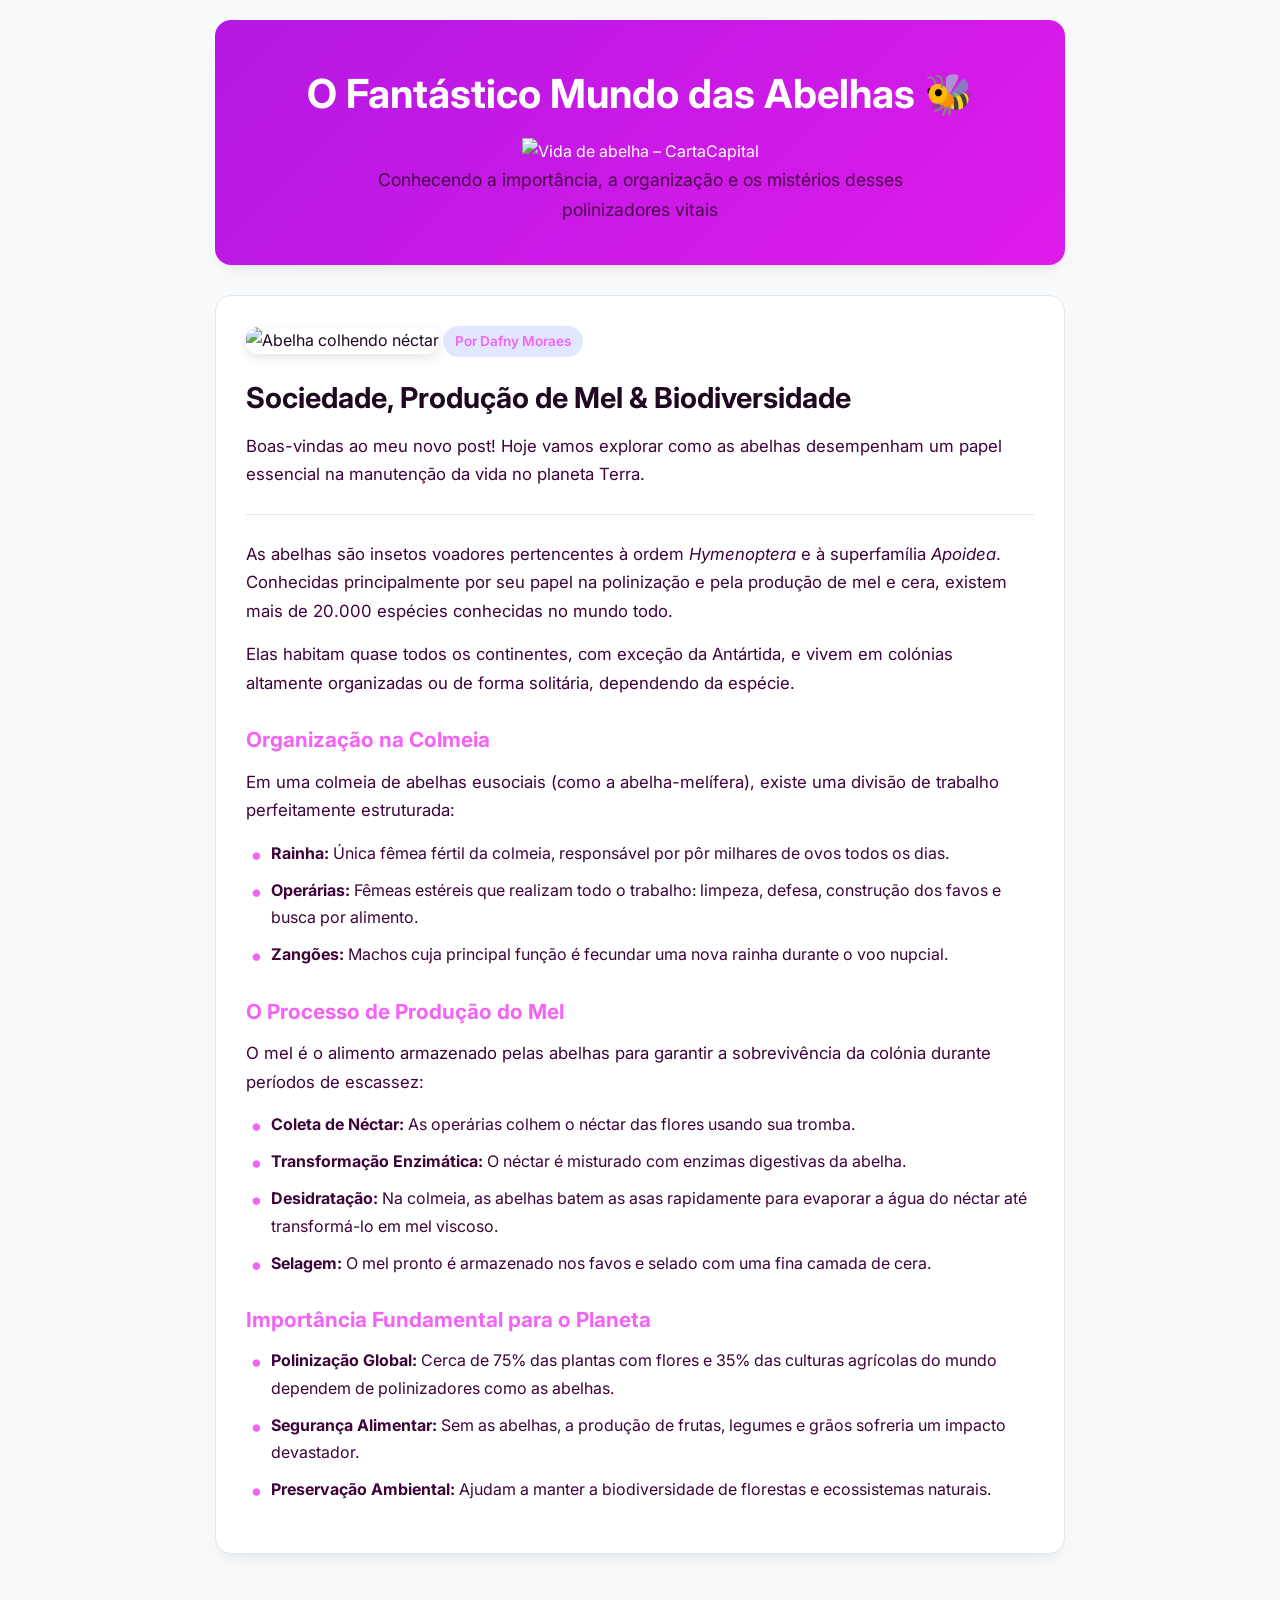
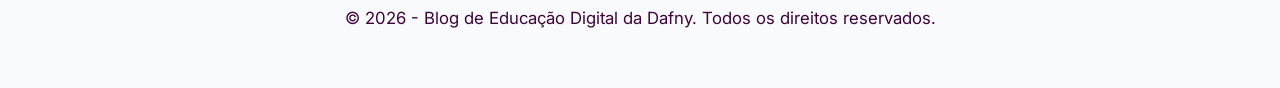
==== abelhas.html @ ffef77d7 "ok" ====
<!DOCTYPE html>
<html lang="pt-br">
<head>
    <meta charset="UTF-8">
    <meta name="viewport" content="width=device-width, initial-scale=1.0">
    <title>Mundo das Abelhas | Blog Tech</title>
    <link rel="preconnect" href="https://fonts.googleapis.com">
    <link rel="preconnect" href="https://fonts.gstatic.com" crossorigin>
    <link href="https://fonts.googleapis.com/css2?family=Inter:wght@300;400;600;700&display=swap" rel="stylesheet">
    <link rel="stylesheet" href="style.css">
</head>
<body>

    <div class="container">
        <header>
            <h1>O Fantástico Mundo das Abelhas 🐝</h1>
            <img src="https://www.cartacapital.com.br/wp-content/uploads/2019/06/abelhas.jpg" alt="Vida de abelha – CartaCapital"/>
            <p>Conhecendo a importância, a organização e os mistérios desses polinizadores vitais</p>
        </header>

        <main>
            <article class="hero-card">
                <img src="abelha.jpg" alt="Abelha colhendo néctar" class="hero-image">
                
                <span class="post-author">Por Dafny Moraes</span>
                <h2>Sociedade, Produção de Mel & Biodiversidade</h2>
                
                <p>Boas-vindas ao meu novo post! Hoje vamos explorar como as abelhas desempenham um papel essencial na manutenção da vida no planeta Terra.</p>

                <hr class="divider">

                <p>As abelhas são insetos voadores pertencentes à ordem <em>Hymenoptera</em> e à superfamília <em>Apoidea</em>. Conhecidas principalmente por seu papel na polinização e pela produção de mel e cera, existem mais de 20.000 espécies conhecidas no mundo todo.</p>
                
                <p>Elas habitam quase todos os continentes, com exceção da Antártida, e vivem em colónias altamente organizadas ou de forma solitária, dependendo da espécie.</p>

                <h3>Organização na Colmeia</h3>
                <p>Em uma colmeia de abelhas eusociais (como a abelha-melífera), existe uma divisão de trabalho perfeitamente estruturada:</p>
                <ul>
                    <li><strong>Rainha:</strong> Única fêmea fértil da colmeia, responsável por pôr milhares de ovos todos os dias.</li>
                    <li><strong>Operárias:</strong> Fêmeas estéreis que realizam todo o trabalho: limpeza, defesa, construção dos favos e busca por alimento.</li>
                    <li><strong>Zangões:</strong> Machos cuja principal função é fecundar uma nova rainha durante o voo nupcial.</li>
                </ul>

                <h3>O Processo de Produção do Mel</h3>
                <p>O mel é o alimento armazenado pelas abelhas para garantir a sobrevivência da colónia durante períodos de escassez:</p>
                <ul>
                    <li><strong>Coleta de Néctar:</strong> As operárias colhem o néctar das flores usando sua tromba.</li>
                    <li><strong>Transformação Enzimática:</strong> O néctar é misturado com enzimas digestivas da abelha.</li>
                    <li><strong>Desidratação:</strong> Na colmeia, as abelhas batem as asas rapidamente para evaporar a água do néctar até transformá-lo em mel viscoso.</li>
                    <li><strong>Selagem:</strong> O mel pronto é armazenado nos favos e selado com uma fina camada de cera.</li>
                </ul>

                <h3>Importância Fundamental para o Planeta</h3>
                <ul>
                    <li><strong>Polinização Global:</strong> Cerca de 75% das plantas com flores e 35% das culturas agrícolas do mundo dependem de polinizadores como as abelhas.</li>
                    <li><strong>Segurança Alimentar:</strong> Sem as abelhas, a produção de frutas, legumes e grãos sofreria um impacto devastador.</li>
                    <li><strong>Preservação Ambiental:</strong> Ajudam a manter a biodiversidade de florestas e ecossistemas naturais.</li>
                </ul>
            </article>
        </main>

        <footer>
            <p>&copy; 2026 - Blog de Educação Digital da Dafny. Todos os direitos reservados.</p>
        </footer>
    </div> 

</body>
</html>
---- style.css ----
:root {
    --bg-color: #f8fafc;
    --card-bg: #ffffff;
    --primary: #f363f6;
    --primary-hover: #870c87;
    --text-dark: #200822;
    --text-muted: #3e0439;
    --border-color: #e2e8f0;
    --radius: 16px;
    --shadow: 0 10px 25px -5px rgba(0, 0, 0, 0.05), 0 8px 10px -6px rgba(0, 0, 0, 0.05);
}

* {
    margin: 0;
    padding: 0;
    box-sizing: border-box;
}

body {
    font-family: 'Inter', sans-serif;
    background-color: var(--bg-color);
    color: var(--text-dark);
    line-height: 1.7;
    padding: 20px;
}

.container {
    max-width: 850px;
    margin: 0 auto;
}

header {
    background: linear-gradient(135deg, #b418e3 0%, #df1bea 100%);
    color: white;
    padding: 40px 30px;
    border-radius: var(--radius);
    text-align: center;
    margin-bottom: 30px;
    box-shadow: var(--shadow);
}

header h1 {
    font-size: 2.5rem;
    font-weight: 700;
    margin-bottom: 10px;
}

header p {
    font-size: 1.1rem;
    opacity: 0.9;
    max-width: 600px;
    margin: 0 auto;
}

.hero-card {
    background: var(--card-bg);
    border-radius: var(--radius);
    padding: 30px;
    box-shadow: var(--shadow);
    margin-bottom: 30px;
    border: 1px solid var(--border-color);
}

.hero-image {
    width: 100%;
    max-height: 400px;
    object-fit: cover;
    border-radius: calc(var(--radius) - 4px);
    margin-bottom: 25px;
    box-shadow: 0 4px 12px rgba(0, 0, 0, 0.1);
}

.post-author {
    display: inline-block;
    background-color: #e0e7ff;
    color: var(--primary);
    font-weight: 600;
    font-size: 0.85rem;
    padding: 4px 12px;
    border-radius: 20px;
    margin-bottom: 15px;
}

h2 {
    font-size: 1.8rem;
    color: var(--text-dark);
    margin-bottom: 15px;
    line-height: 1.3;
}

h3 {
    font-size: 1.3rem;
    color: var(--primary);
    margin: 25px 0 10px 0;
}

p {
    color: var(--text-muted);
    margin-bottom: 15px;
    font-size: 1.05rem;
}

.divider {
    border: none;
    border-top: 1px solid var(--border-color);
    margin: 25px 0;
}

ul {
    list-style: none;
    margin-bottom: 20px;
}

ul li {
    position: relative;
    padding-left: 25px;
    margin-bottom: 10px;
    color: var(--text-muted);
}

ul li::before {
    content: "•";
    color: var(--primary);
    font-weight: bold;
    font-size: 1.5rem;
    position: absolute;
    left: 5px;
    top: -5px;
}

footer {
    text-align: center;
    padding: 20px;
    color: var(--text-muted);
    font-size: 0.9rem;
}
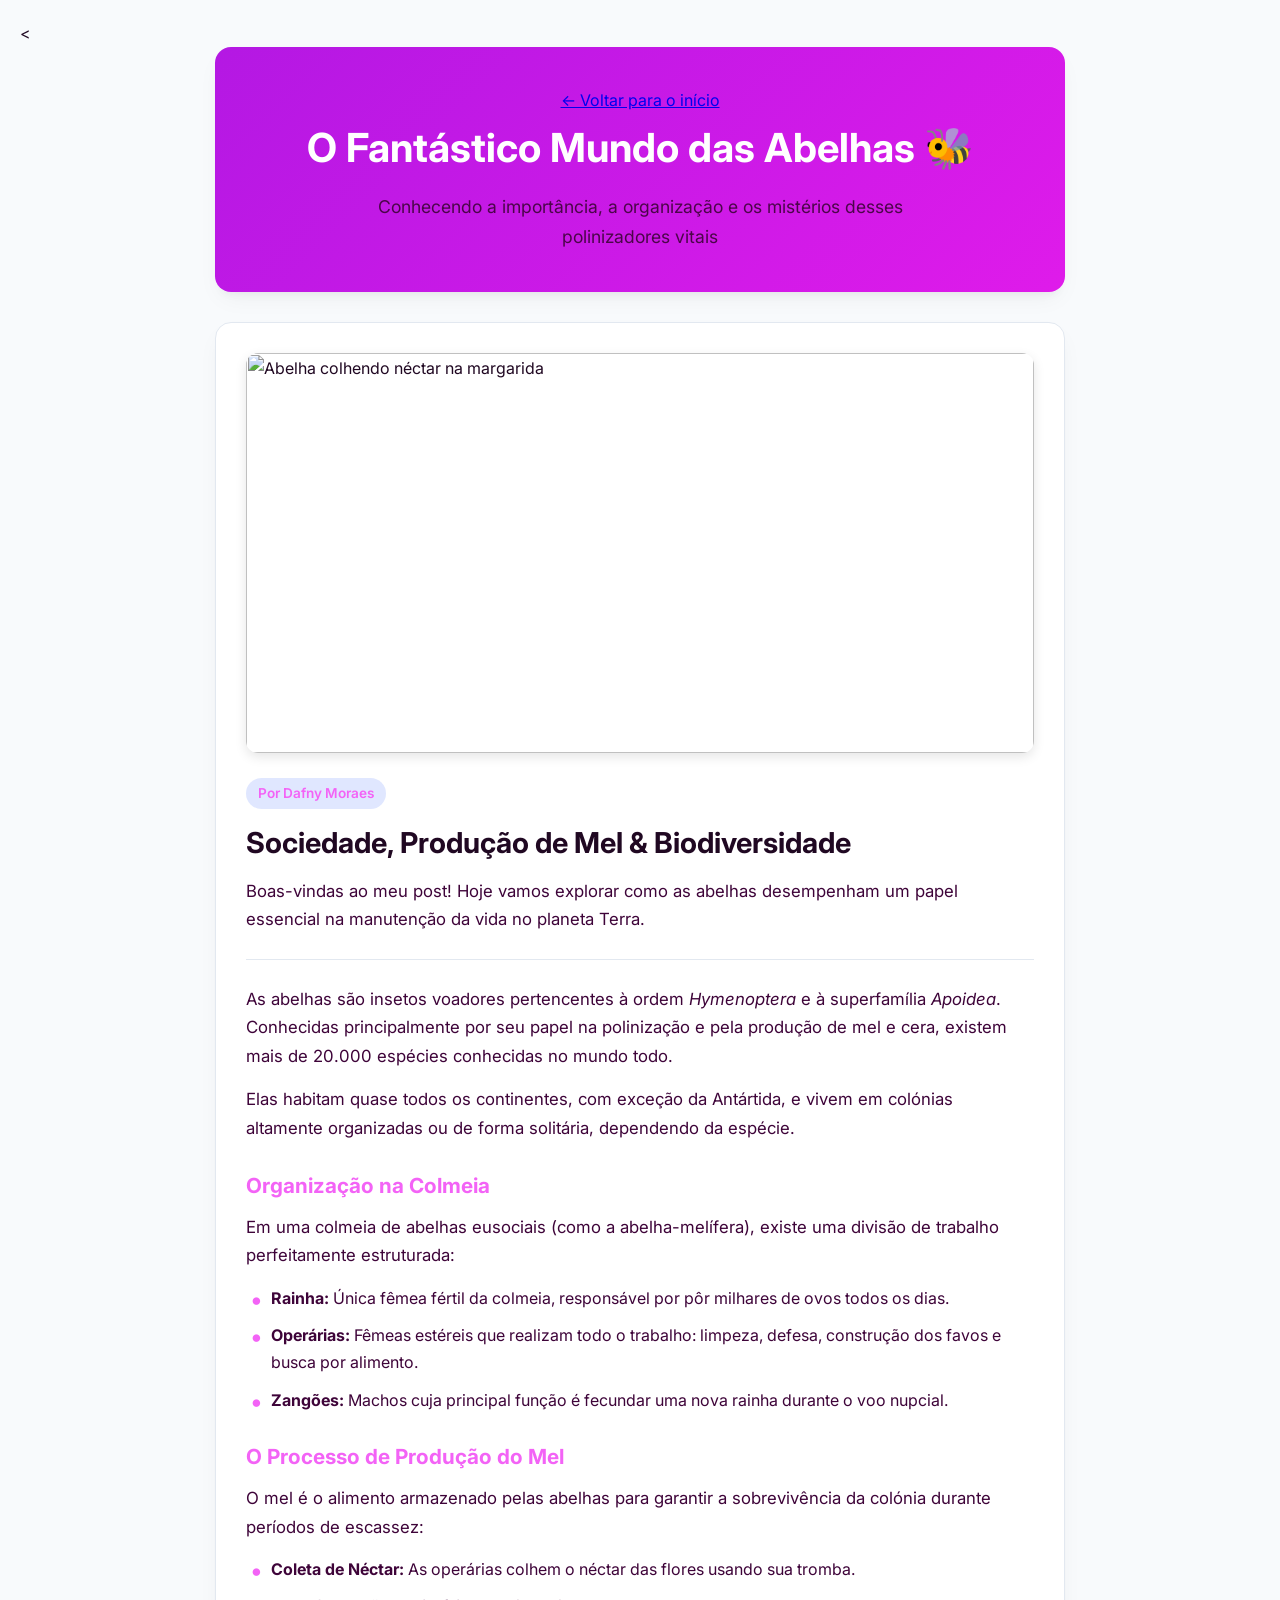
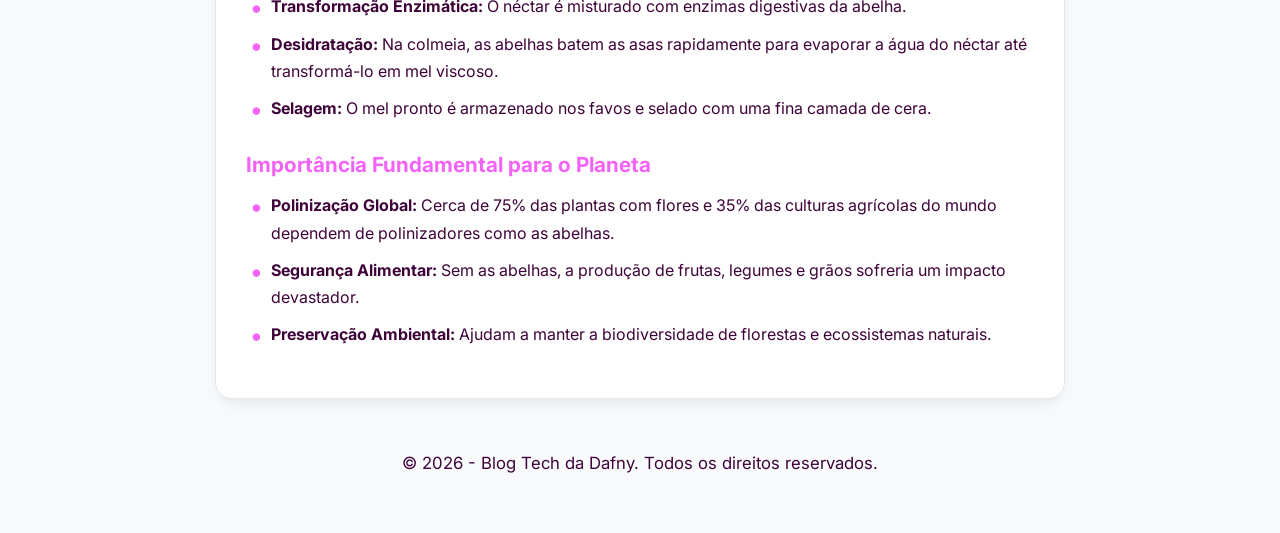
==== commit e86931bc: "ok" ====
--- a/abelhas.html
+++ b/abelhas.html
@@ -1,9 +1,9 @@
-<!DOCTYPE html>
+<<!DOCTYPE html>
 <html lang="pt-br">
 <head>
     <meta charset="UTF-8">
     <meta name="viewport" content="width=device-width, initial-scale=1.0">
-    <title>Mundo das Abelhas | Blog Tech</title>
+    <title>O Fantástico Mundo das Abelhas | Blog Tech</title>
     <link rel="preconnect" href="https://fonts.googleapis.com">
     <link rel="preconnect" href="https://fonts.gstatic.com" crossorigin>
     <link href="https://fonts.googleapis.com/css2?family=Inter:wght@300;400;600;700&display=swap" rel="stylesheet">
@@ -13,19 +13,20 @@
 
     <div class="container">
         <header>
+            <a href="index.html" class="back-link">← Voltar para o início</a>
             <h1>O Fantástico Mundo das Abelhas 🐝</h1>
-            <img src="https://www.cartacapital.com.br/wp-content/uploads/2019/06/abelhas.jpg" alt="Vida de abelha – CartaCapital"/>
             <p>Conhecendo a importância, a organização e os mistérios desses polinizadores vitais</p>
         </header>
 
         <main>
             <article class="hero-card">
-                <img src="abelha.jpg" alt="Abelha colhendo néctar" class="hero-image">
+                <!-- Imagem exibida no topo do post -->
+                <img src="abelha-nova.jpg" alt="Abelha colhendo néctar na margarida" class="hero-image">
                 
                 <span class="post-author">Por Dafny Moraes</span>
                 <h2>Sociedade, Produção de Mel & Biodiversidade</h2>
                 
-                <p>Boas-vindas ao meu novo post! Hoje vamos explorar como as abelhas desempenham um papel essencial na manutenção da vida no planeta Terra.</p>
+                <p>Boas-vindas ao meu post! Hoje vamos explorar como as abelhas desempenham um papel essencial na manutenção da vida no planeta Terra.</p>
 
                 <hr class="divider">
 
@@ -60,9 +61,9 @@
         </main>
 
         <footer>
-            <p>&copy; 2026 - Blog de Educação Digital da Dafny. Todos os direitos reservados.</p>
+            <p>&copy; 2026 - Blog Tech da Dafny. Todos os direitos reservados.</p>
         </footer>
-    </div> 
+    </div>
 
 </body>
 </html>
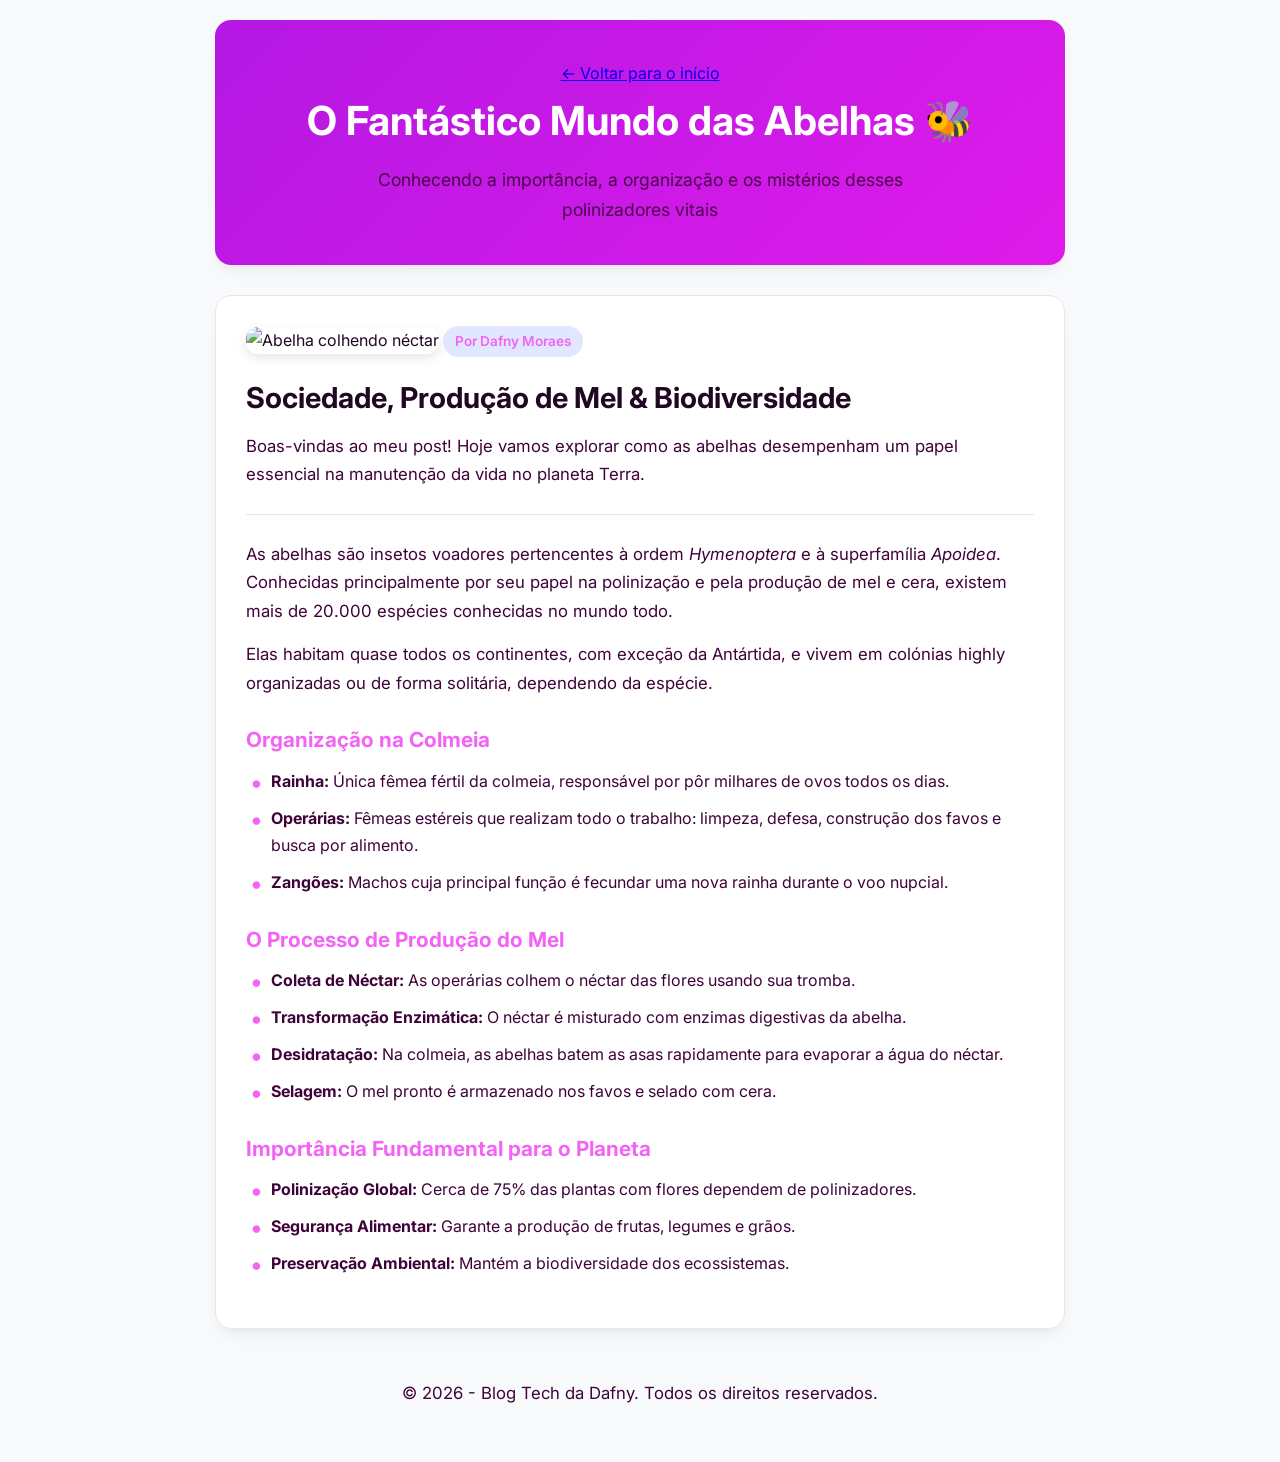
==== commit c414556c: "okk" ====
--- a/abelhas.html
+++ b/abelhas.html
@@ -1,4 +1,4 @@
-<<!DOCTYPE html>
+<!DOCTYPE html>
 <html lang="pt-br">
 <head>
     <meta charset="UTF-8">
@@ -20,8 +20,8 @@
 
         <main>
             <article class="hero-card">
-                <!-- Imagem exibida no topo do post -->
-                <img src="abelha-nova.jpg" alt="Abelha colhendo néctar na margarida" class="hero-image">
+                <!-- LINK DIRETO DA IMAGEM FUNCIONANDO -->
+                <img src="https://images.unsplash.com/photo-1587049352846-4a222e784d38?auto=format&fit=crop&w=1000&q=80" alt="Abelha colhendo néctar" class="hero-image">
                 
                 <span class="post-author">Por Dafny Moraes</span>
                 <h2>Sociedade, Produção de Mel & Biodiversidade</h2>
@@ -32,10 +32,9 @@
 
                 <p>As abelhas são insetos voadores pertencentes à ordem <em>Hymenoptera</em> e à superfamília <em>Apoidea</em>. Conhecidas principalmente por seu papel na polinização e pela produção de mel e cera, existem mais de 20.000 espécies conhecidas no mundo todo.</p>
                 
-                <p>Elas habitam quase todos os continentes, com exceção da Antártida, e vivem em colónias altamente organizadas ou de forma solitária, dependendo da espécie.</p>
+                <p>Elas habitam quase todos os continentes, com exceção da Antártida, e vivem em colónias highly organizadas ou de forma solitária, dependendo da espécie.</p>
 
                 <h3>Organização na Colmeia</h3>
-                <p>Em uma colmeia de abelhas eusociais (como a abelha-melífera), existe uma divisão de trabalho perfeitamente estruturada:</p>
                 <ul>
                     <li><strong>Rainha:</strong> Única fêmea fértil da colmeia, responsável por pôr milhares de ovos todos os dias.</li>
                     <li><strong>Operárias:</strong> Fêmeas estéreis que realizam todo o trabalho: limpeza, defesa, construção dos favos e busca por alimento.</li>
@@ -43,19 +42,18 @@
                 </ul>
 
                 <h3>O Processo de Produção do Mel</h3>
-                <p>O mel é o alimento armazenado pelas abelhas para garantir a sobrevivência da colónia durante períodos de escassez:</p>
                 <ul>
                     <li><strong>Coleta de Néctar:</strong> As operárias colhem o néctar das flores usando sua tromba.</li>
                     <li><strong>Transformação Enzimática:</strong> O néctar é misturado com enzimas digestivas da abelha.</li>
-                    <li><strong>Desidratação:</strong> Na colmeia, as abelhas batem as asas rapidamente para evaporar a água do néctar até transformá-lo em mel viscoso.</li>
-                    <li><strong>Selagem:</strong> O mel pronto é armazenado nos favos e selado com uma fina camada de cera.</li>
+                    <li><strong>Desidratação:</strong> Na colmeia, as abelhas batem as asas rapidamente para evaporar a água do néctar.</li>
+                    <li><strong>Selagem:</strong> O mel pronto é armazenado nos favos e selado com cera.</li>
                 </ul>
 
                 <h3>Importância Fundamental para o Planeta</h3>
                 <ul>
-                    <li><strong>Polinização Global:</strong> Cerca de 75% das plantas com flores e 35% das culturas agrícolas do mundo dependem de polinizadores como as abelhas.</li>
-                    <li><strong>Segurança Alimentar:</strong> Sem as abelhas, a produção de frutas, legumes e grãos sofreria um impacto devastador.</li>
-                    <li><strong>Preservação Ambiental:</strong> Ajudam a manter a biodiversidade de florestas e ecossistemas naturais.</li>
+                    <li><strong>Polinização Global:</strong> Cerca de 75% das plantas com flores dependem de polinizadores.</li>
+                    <li><strong>Segurança Alimentar:</strong> Garante a produção de frutas, legumes e grãos.</li>
+                    <li><strong>Preservação Ambiental:</strong> Mantém a biodiversidade dos ecossistemas.</li>
                 </ul>
             </article>
         </main>
@@ -66,4 +64,4 @@
     </div>
 
 </body>
-</html>+</html>
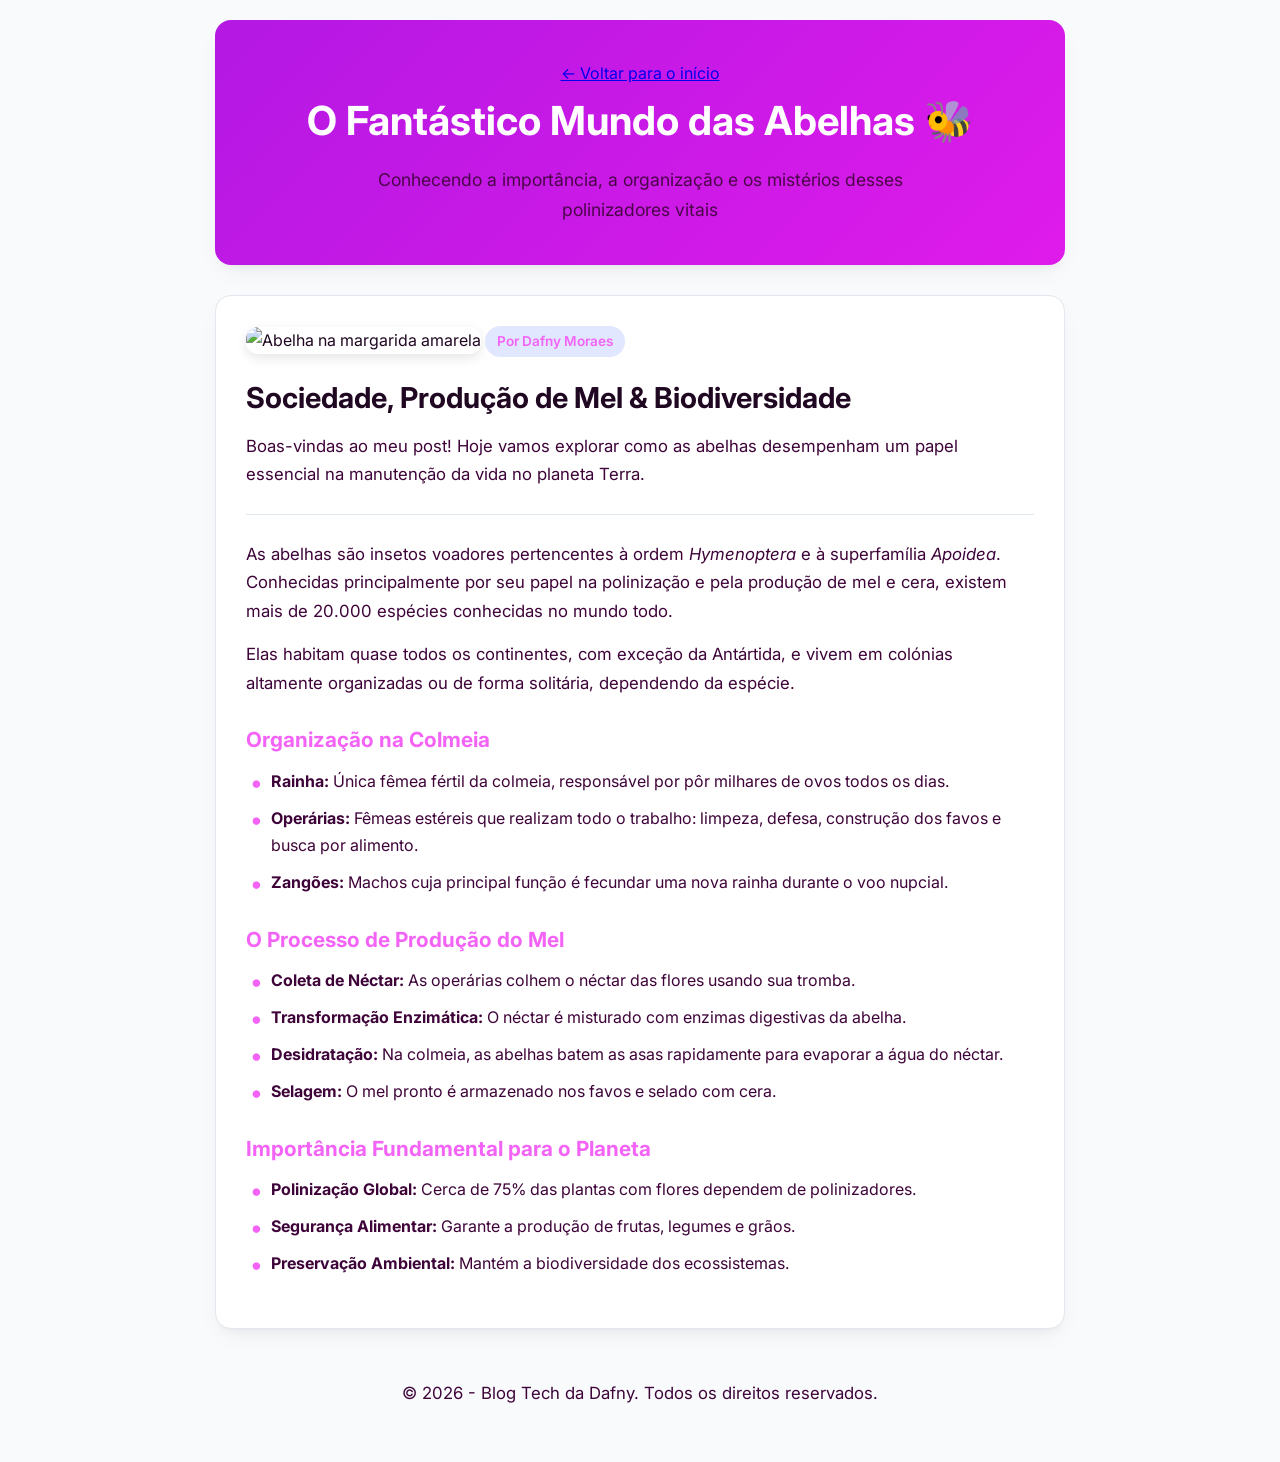
==== commit 37d09059: "ok" ====
--- a/abelhas.html
+++ b/abelhas.html
@@ -20,8 +20,8 @@
 
         <main>
             <article class="hero-card">
-                <!-- LINK DIRETO DA IMAGEM FUNCIONANDO -->
-                <img src="https://images.unsplash.com/photo-1587049352846-4a222e784d38?auto=format&fit=crop&w=1000&q=80" alt="Abelha colhendo néctar" class="hero-image">
+                <!-- Se você salvou a imagem que me enviou no seu computador, coloque o nome dela no src -->
+                <img src="abelha-margarida.jpg" alt="Abelha na margarida amarela" class="hero-image">
                 
                 <span class="post-author">Por Dafny Moraes</span>
                 <h2>Sociedade, Produção de Mel & Biodiversidade</h2>
@@ -32,7 +32,7 @@
 
                 <p>As abelhas são insetos voadores pertencentes à ordem <em>Hymenoptera</em> e à superfamília <em>Apoidea</em>. Conhecidas principalmente por seu papel na polinização e pela produção de mel e cera, existem mais de 20.000 espécies conhecidas no mundo todo.</p>
                 
-                <p>Elas habitam quase todos os continentes, com exceção da Antártida, e vivem em colónias highly organizadas ou de forma solitária, dependendo da espécie.</p>
+                <p>Elas habitam quase todos os continentes, com exceção da Antártida, e vivem em colónias altamente organizadas ou de forma solitária, dependendo da espécie.</p>
 
                 <h3>Organização na Colmeia</h3>
                 <ul>
@@ -64,4 +64,4 @@
     </div>
 
 </body>
-</html>
+</html>
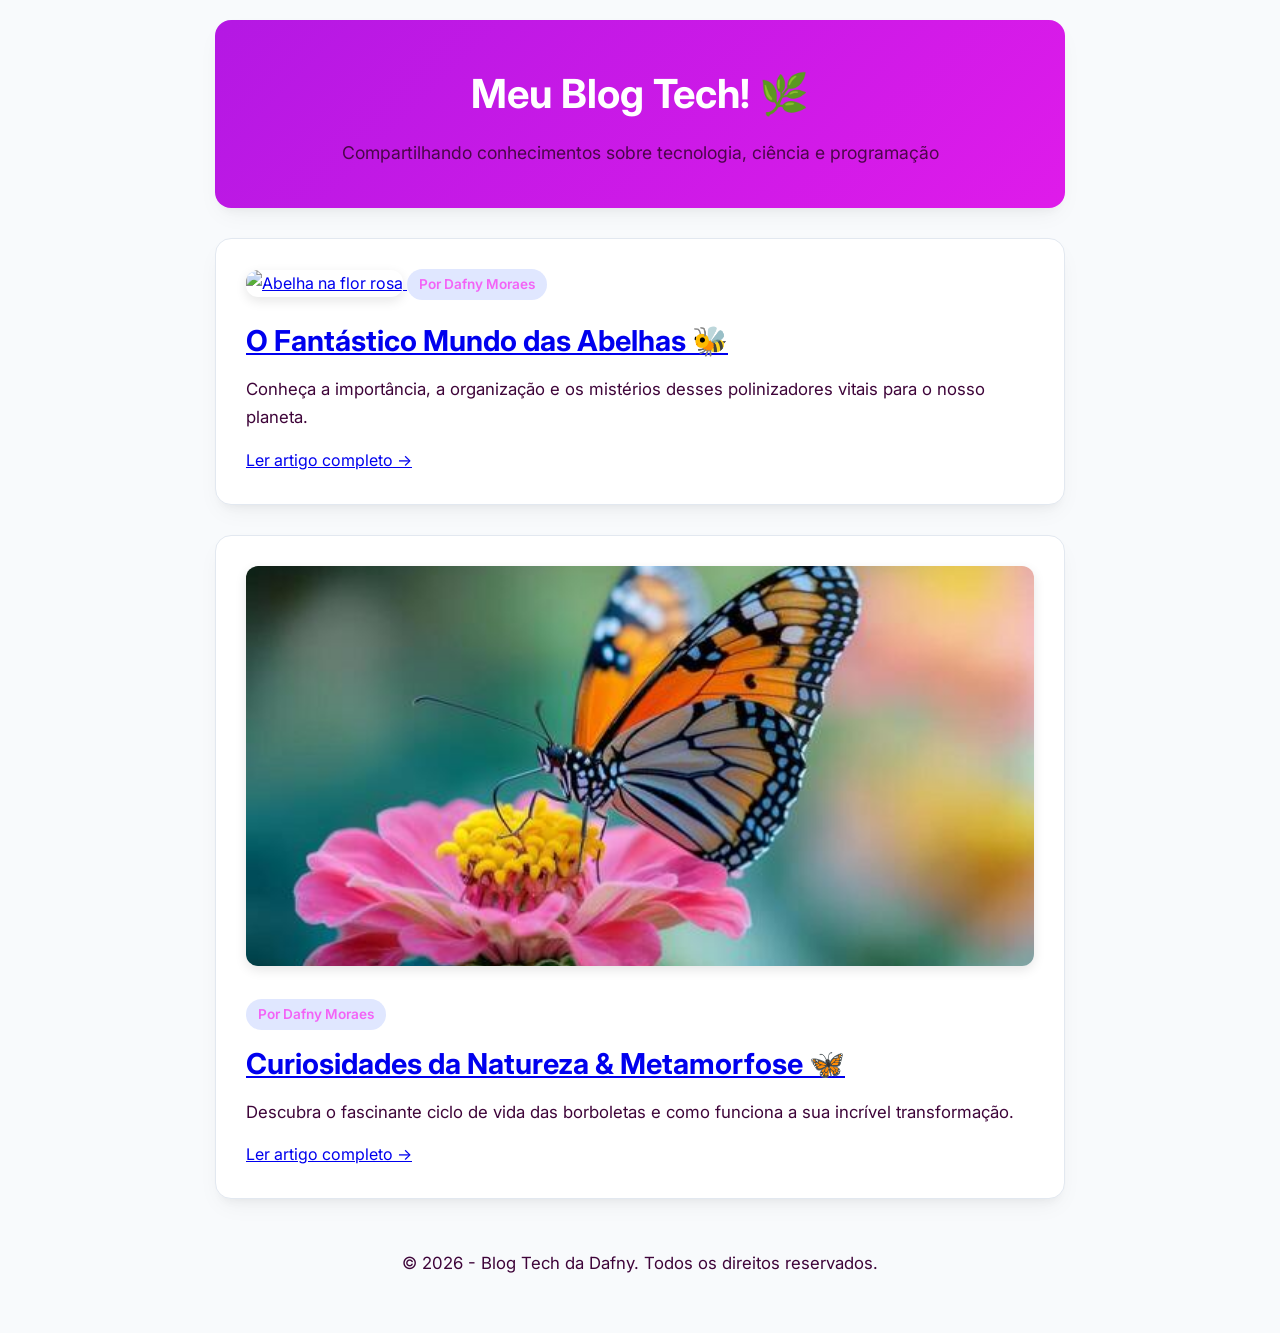
==== commit 5d5dc6bc: "ok" ====
--- a/abelhas.html
+++ b/abelhas.html
@@ -3,7 +3,7 @@
 <head>
     <meta charset="UTF-8">
     <meta name="viewport" content="width=device-width, initial-scale=1.0">
-    <title>O Fantástico Mundo das Abelhas | Blog Tech</title>
+    <title>Blog Tech & Ciência | Dafny</title>
     <link rel="preconnect" href="https://fonts.googleapis.com">
     <link rel="preconnect" href="https://fonts.gstatic.com" crossorigin>
     <link href="https://fonts.googleapis.com/css2?family=Inter:wght@300;400;600;700&display=swap" rel="stylesheet">
@@ -13,48 +13,37 @@
 
     <div class="container">
         <header>
-            <a href="index.html" class="back-link">← Voltar para o início</a>
-            <h1>O Fantástico Mundo das Abelhas 🐝</h1>
-            <p>Conhecendo a importância, a organização e os mistérios desses polinizadores vitais</p>
+            <h1>Meu Blog Tech! 🌿</h1>
+            <p>Compartilhando conhecimentos sobre tecnologia, ciência e programação</p>
         </header>
 
         <main>
+            <!-- CARD 1: ABELHAS COM A NOVA FOTO -->
             <article class="hero-card">
-                <!-- Se você salvou a imagem que me enviou no seu computador, coloque o nome dela no src -->
-                <img src="abelha-margarida.jpg" alt="Abelha na margarida amarela" class="hero-image">
+                <a href="abelhas.html">
+                    <img src="abelha-rosa.jpg" alt="Abelha na flor rosa" class="hero-image">
+                </a>
                 
                 <span class="post-author">Por Dafny Moraes</span>
-                <h2>Sociedade, Produção de Mel & Biodiversidade</h2>
+                <h2><a href="abelhas.html" class="title-link">O Fantástico Mundo das Abelhas 🐝</a></h2>
                 
-                <p>Boas-vindas ao meu post! Hoje vamos explorar como as abelhas desempenham um papel essencial na manutenção da vida no planeta Terra.</p>
+                <p>Conheça a importância, a organização e os mistérios desses polinizadores vitais para o nosso planeta.</p>
 
-                <hr class="divider">
+                <a href="abelhas.html" class="btn-read-more">Ler artigo completo →</a>
+            </article>
 
-                <p>As abelhas são insetos voadores pertencentes à ordem <em>Hymenoptera</em> e à superfamília <em>Apoidea</em>. Conhecidas principalmente por seu papel na polinização e pela produção de mel e cera, existem mais de 20.000 espécies conhecidas no mundo todo.</p>
+            <!-- CARD 2: BORBOLETAS -->
+            <article class="hero-card">
+                <a href="post-borboleta.html">
+                    <img src="50564964-monarca-borboleta-empoleirado-em-rosa-zinia-flor-alimentando-foto.jpeg" alt="Borboleta Monarca" class="hero-image">
+                </a>
                 
-                <p>Elas habitam quase todos os continentes, com exceção da Antártida, e vivem em colónias altamente organizadas ou de forma solitária, dependendo da espécie.</p>
+                <span class="post-author">Por Dafny Moraes</span>
+                <h2><a href="post-borboleta.html" class="title-link">Curiosidades da Natureza & Metamorfose 🦋</a></h2>
+                
+                <p>Descubra o fascinante ciclo de vida das borboletas e como funciona a sua incrível transformação.</p>
 
-                <h3>Organização na Colmeia</h3>
-                <ul>
-                    <li><strong>Rainha:</strong> Única fêmea fértil da colmeia, responsável por pôr milhares de ovos todos os dias.</li>
-                    <li><strong>Operárias:</strong> Fêmeas estéreis que realizam todo o trabalho: limpeza, defesa, construção dos favos e busca por alimento.</li>
-                    <li><strong>Zangões:</strong> Machos cuja principal função é fecundar uma nova rainha durante o voo nupcial.</li>
-                </ul>
-
-                <h3>O Processo de Produção do Mel</h3>
-                <ul>
-                    <li><strong>Coleta de Néctar:</strong> As operárias colhem o néctar das flores usando sua tromba.</li>
-                    <li><strong>Transformação Enzimática:</strong> O néctar é misturado com enzimas digestivas da abelha.</li>
-                    <li><strong>Desidratação:</strong> Na colmeia, as abelhas batem as asas rapidamente para evaporar a água do néctar.</li>
-                    <li><strong>Selagem:</strong> O mel pronto é armazenado nos favos e selado com cera.</li>
-                </ul>
-
-                <h3>Importância Fundamental para o Planeta</h3>
-                <ul>
-                    <li><strong>Polinização Global:</strong> Cerca de 75% das plantas com flores dependem de polinizadores.</li>
-                    <li><strong>Segurança Alimentar:</strong> Garante a produção de frutas, legumes e grãos.</li>
-                    <li><strong>Preservação Ambiental:</strong> Mantém a biodiversidade dos ecossistemas.</li>
-                </ul>
+                <a href="post-borboleta.html" class="btn-read-more">Ler artigo completo →</a>
             </article>
         </main>
 
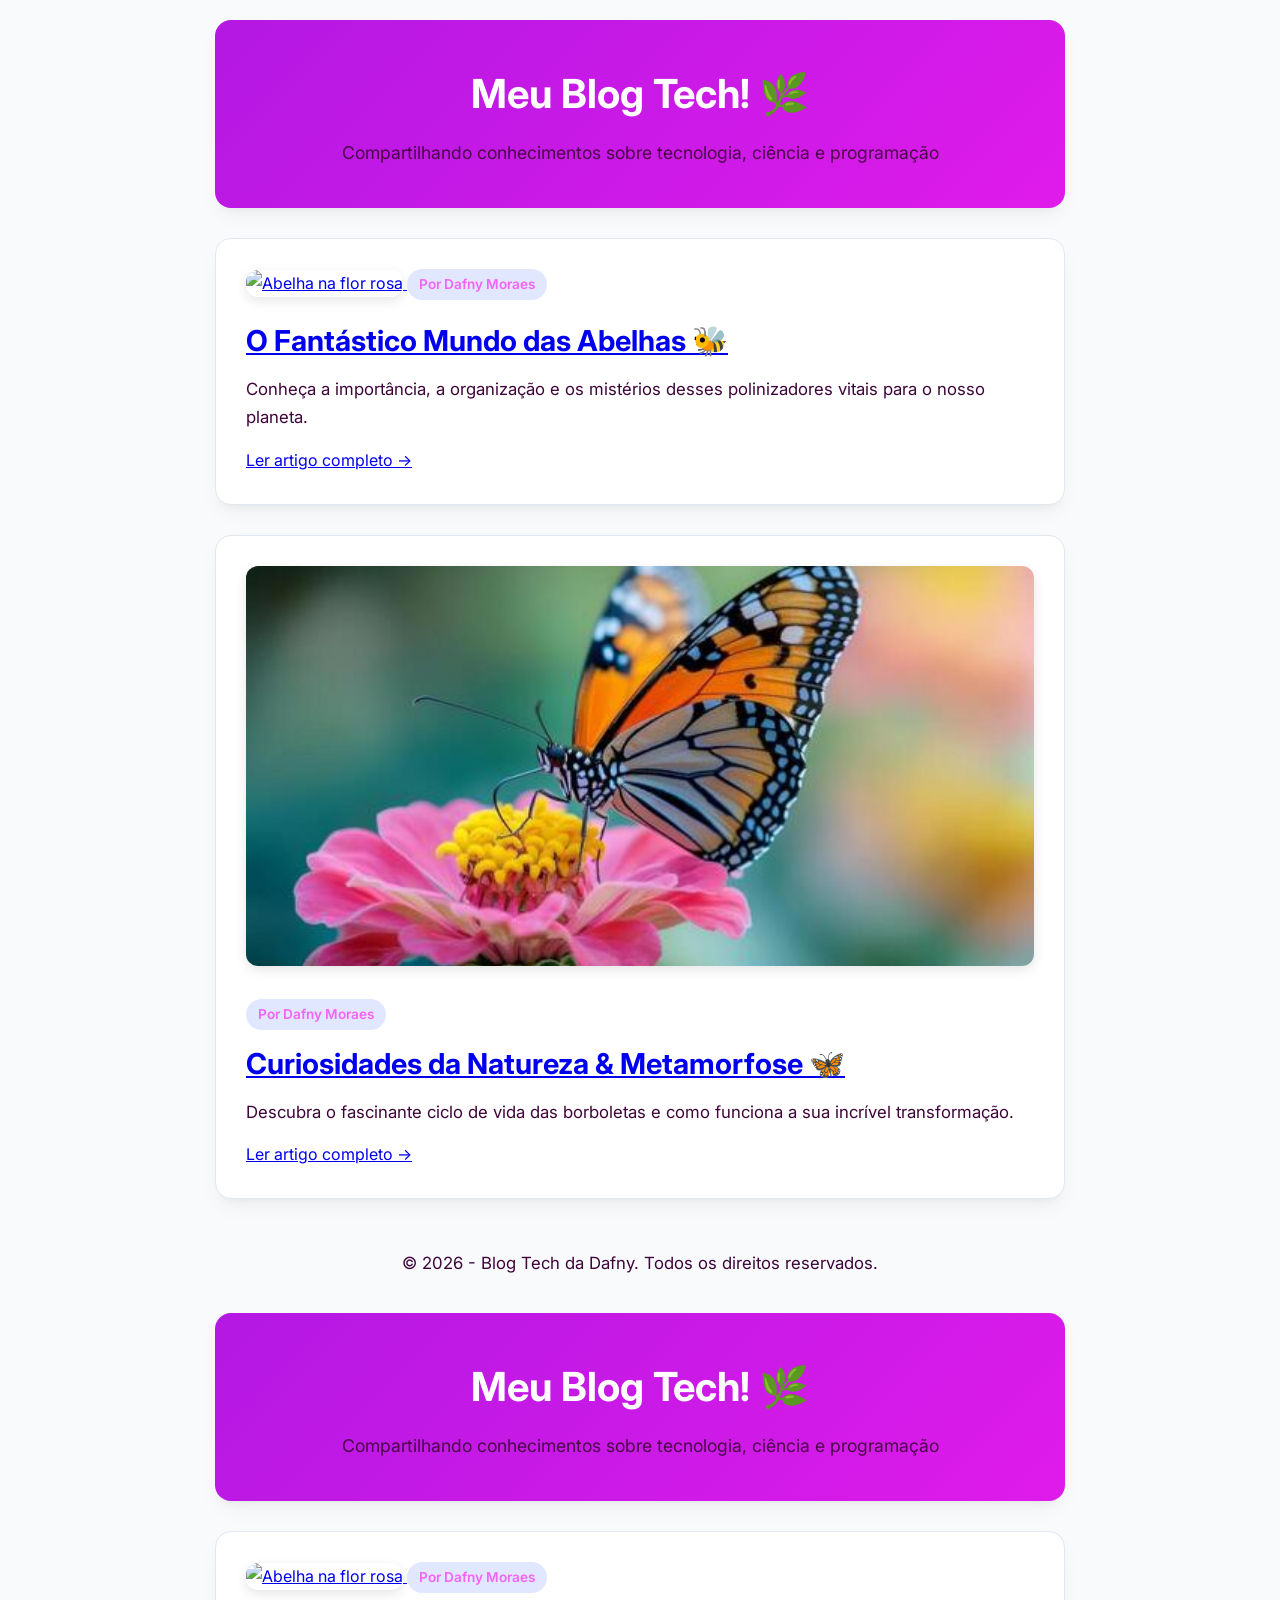
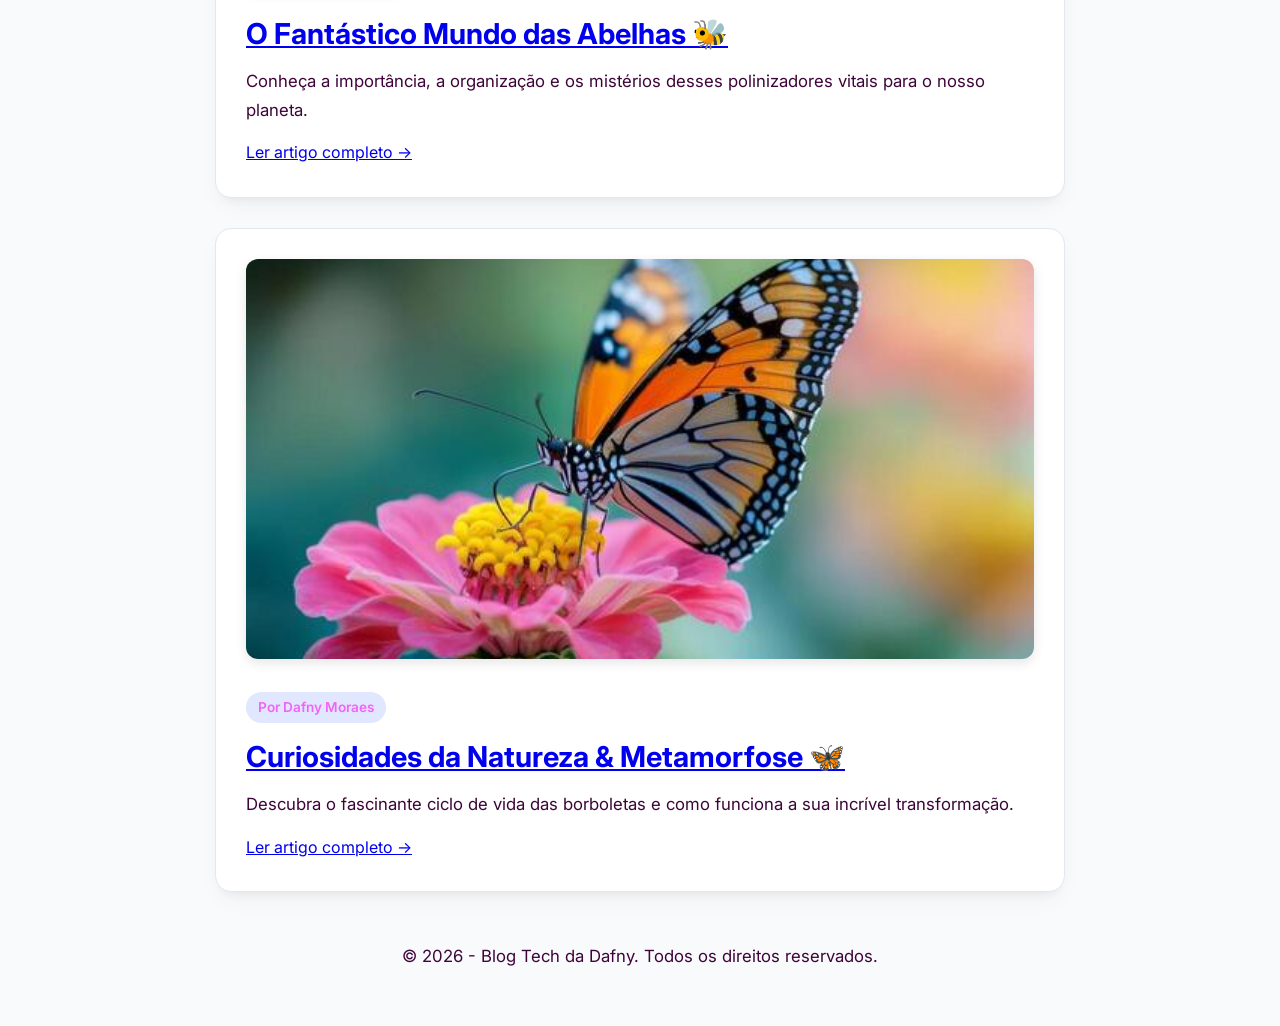
==== commit 1bf596e3: "ok" ====
--- a/abelhas.html
+++ b/abelhas.html
@@ -53,4 +53,61 @@
     </div>
 
 </body>
+</html>
+
+<!DOCTYPE html>
+<html lang="pt-br">
+<head>
+    <meta charset="UTF-8">
+    <meta name="viewport" content="width=device-width, initial-scale=1.0">
+    <title>Blog Tech & Ciência | Dafny</title>
+    <link rel="preconnect" href="https://fonts.googleapis.com">
+    <link rel="preconnect" href="https://fonts.gstatic.com" crossorigin>
+    <link href="https://fonts.googleapis.com/css2?family=Inter:wght@300;400;600;700&display=swap" rel="stylesheet">
+    <link rel="stylesheet" href="style.css">
+</head>
+<body>
+
+    <div class="container">
+        <header>
+            <h1>Meu Blog Tech! 🌿</h1>
+            <p>Compartilhando conhecimentos sobre tecnologia, ciência e programação</p>
+        </header>
+
+        <main>
+            <!-- CARD 1: ABELHAS -->
+            <article class="hero-card">
+                <a href="abelhas.html">
+                    <img src="Destaque-abelha.jpg" alt="Abelha na flor rosa" class="hero-image">
+                </a>
+                
+                <span class="post-author">Por Dafny Moraes</span>
+                <h2><a href="abelhas.html" class="title-link">O Fantástico Mundo das Abelhas 🐝</a></h2>
+                
+                <p>Conheça a importância, a organização e os mistérios desses polinizadores vitais para o nosso planeta.</p>
+
+                <a href="abelhas.html" class="btn-read-more">Ler artigo completo →</a>
+            </article>
+
+            <!-- CARD 2: BORBOLETAS -->
+            <article class="hero-card">
+                <a href="post-borboleta.html">
+                    <img src="50564964-monarca-borboleta-empoleirado-em-rosa-zinia-flor-alimentando-foto.jpeg" alt="Borboleta Monarca" class="hero-image">
+                </a>
+                
+                <span class="post-author">Por Dafny Moraes</span>
+                <h2><a href="post-borboleta.html" class="title-link">Curiosidades da Natureza & Metamorfose 🦋</a></h2>
+                
+                <p>Descubra o fascinante ciclo de vida das borboletas e como funciona a sua incrível transformação.</p>
+
+                <a href="post-borboleta.html" class="btn-read-more">Ler artigo completo →</a>
+            </article>
+        </main>
+
+        <footer>
+            <p>&copy; 2026 - Blog Tech da Dafny. Todos os direitos reservados.</p>
+        </footer>
+    </div>
+
+</body>
 </html>
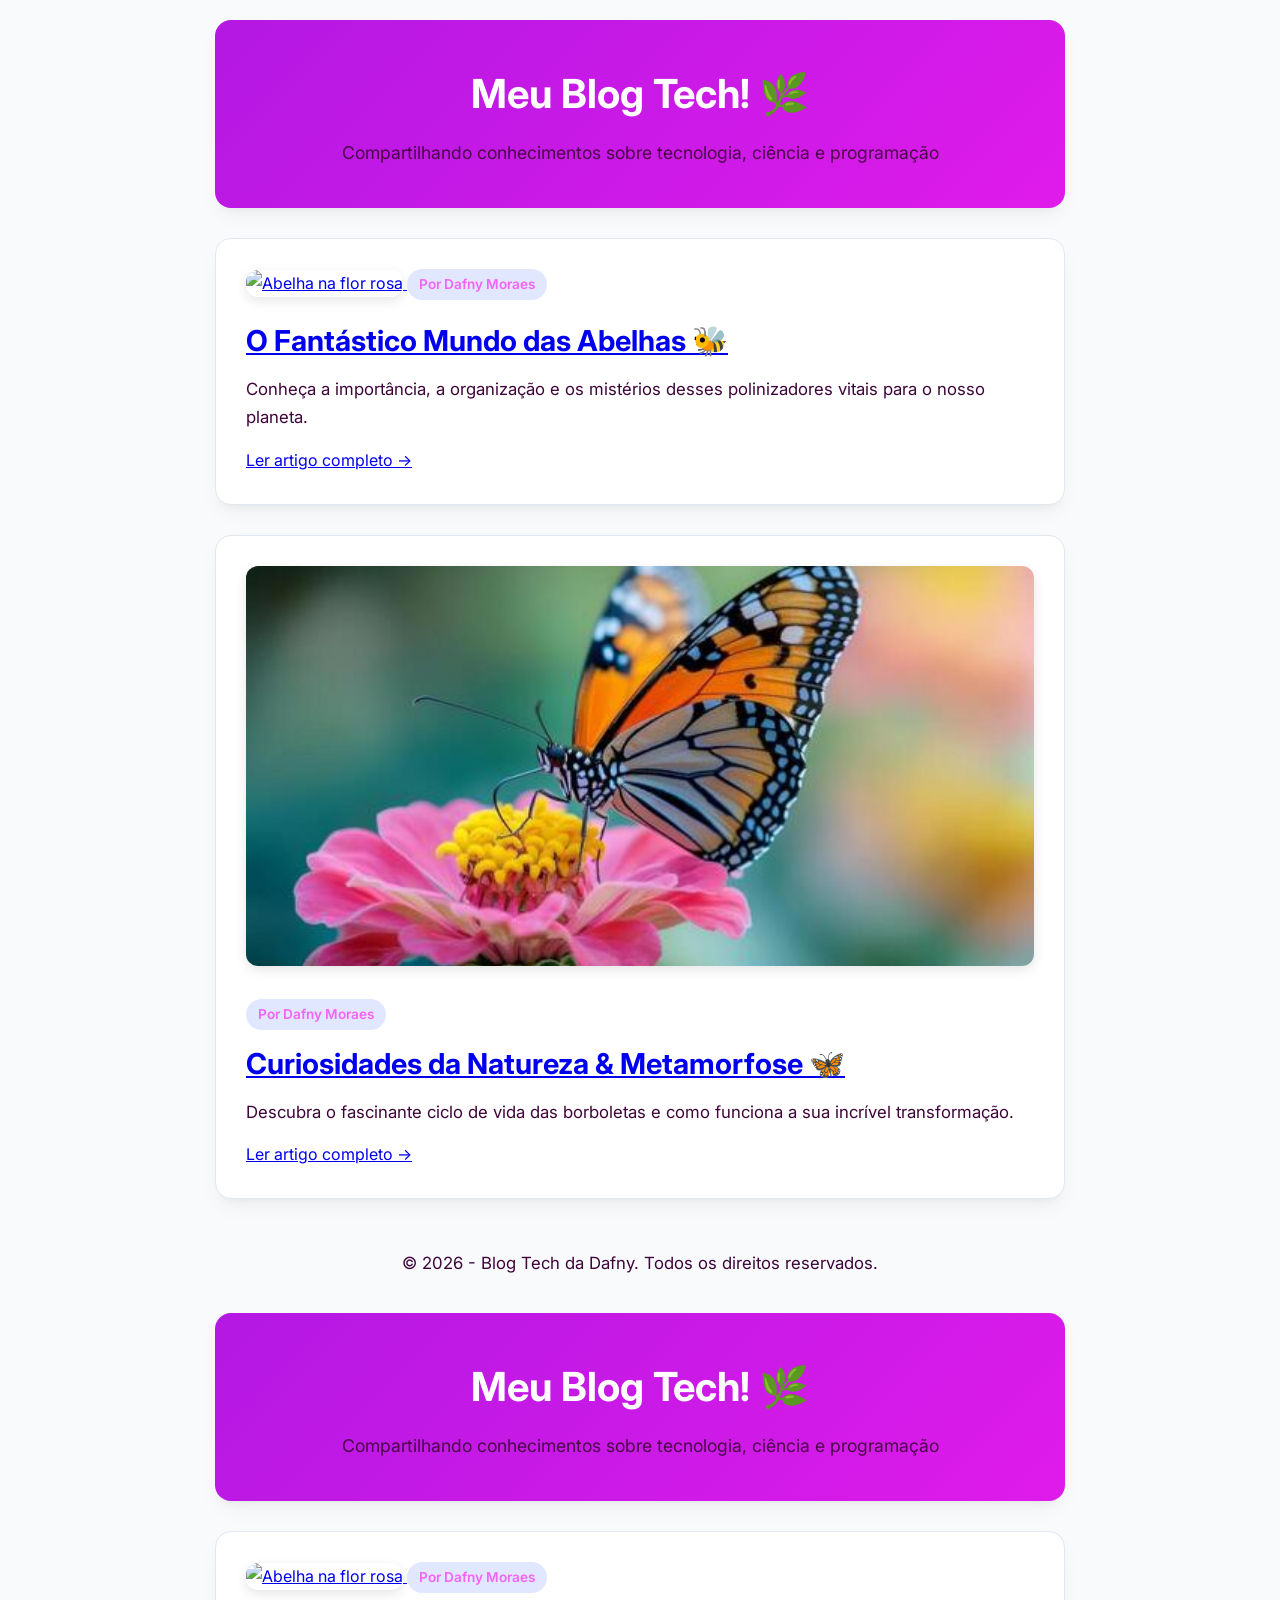
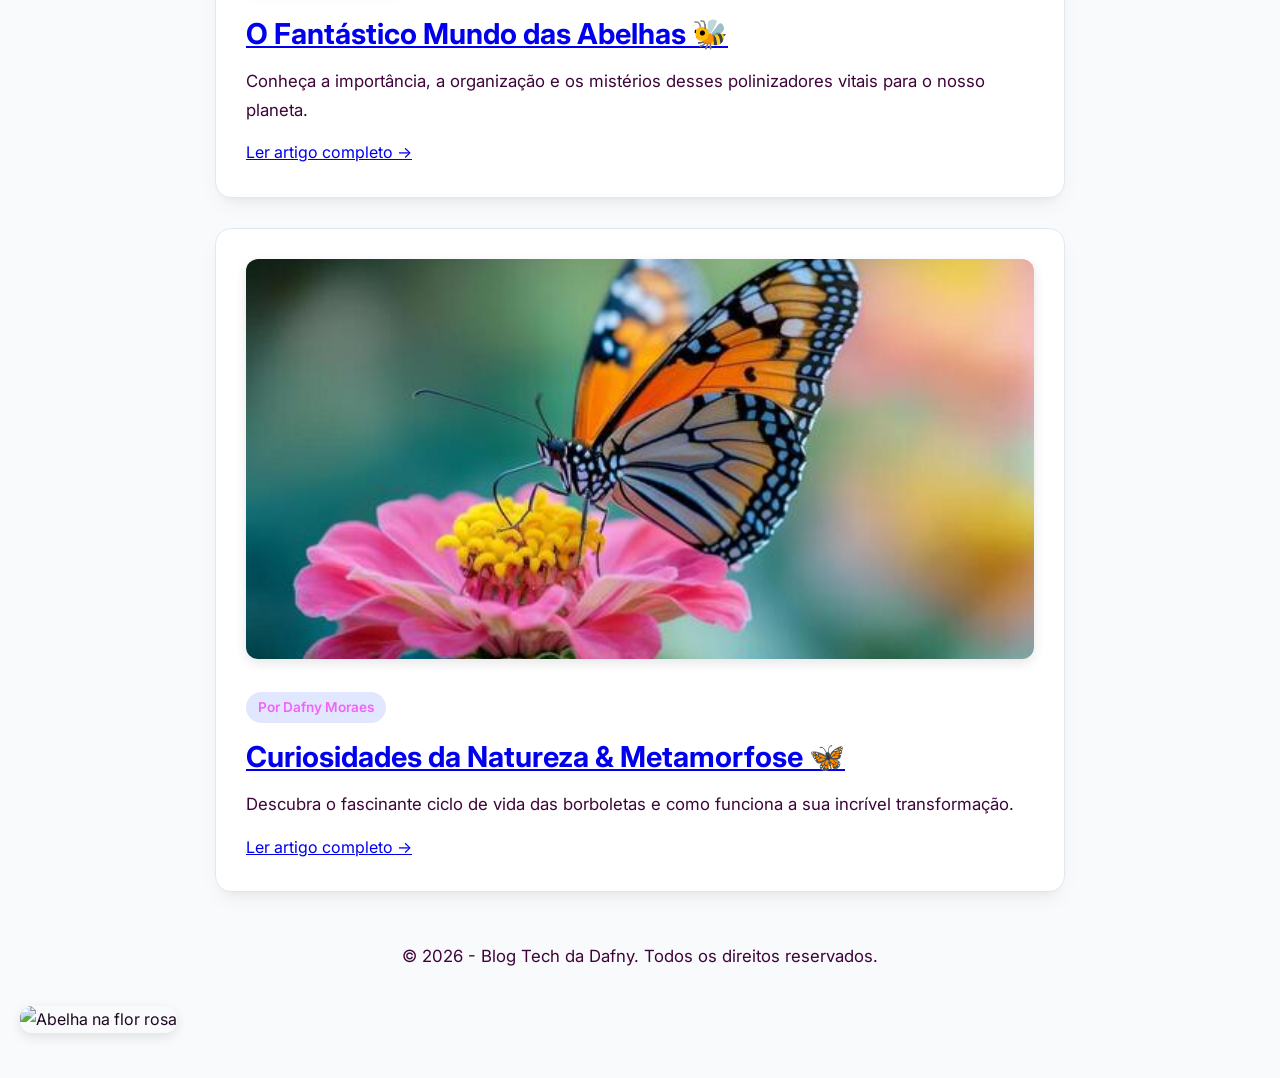
==== commit eb022daf: "ok" ====
--- a/abelhas.html
+++ b/abelhas.html
@@ -110,4 +110,5 @@
     </div>
 
 </body>
-</html>+</html>
+<img src="abelha.jpg" alt="Abelha na flor rosa" class="hero-image">
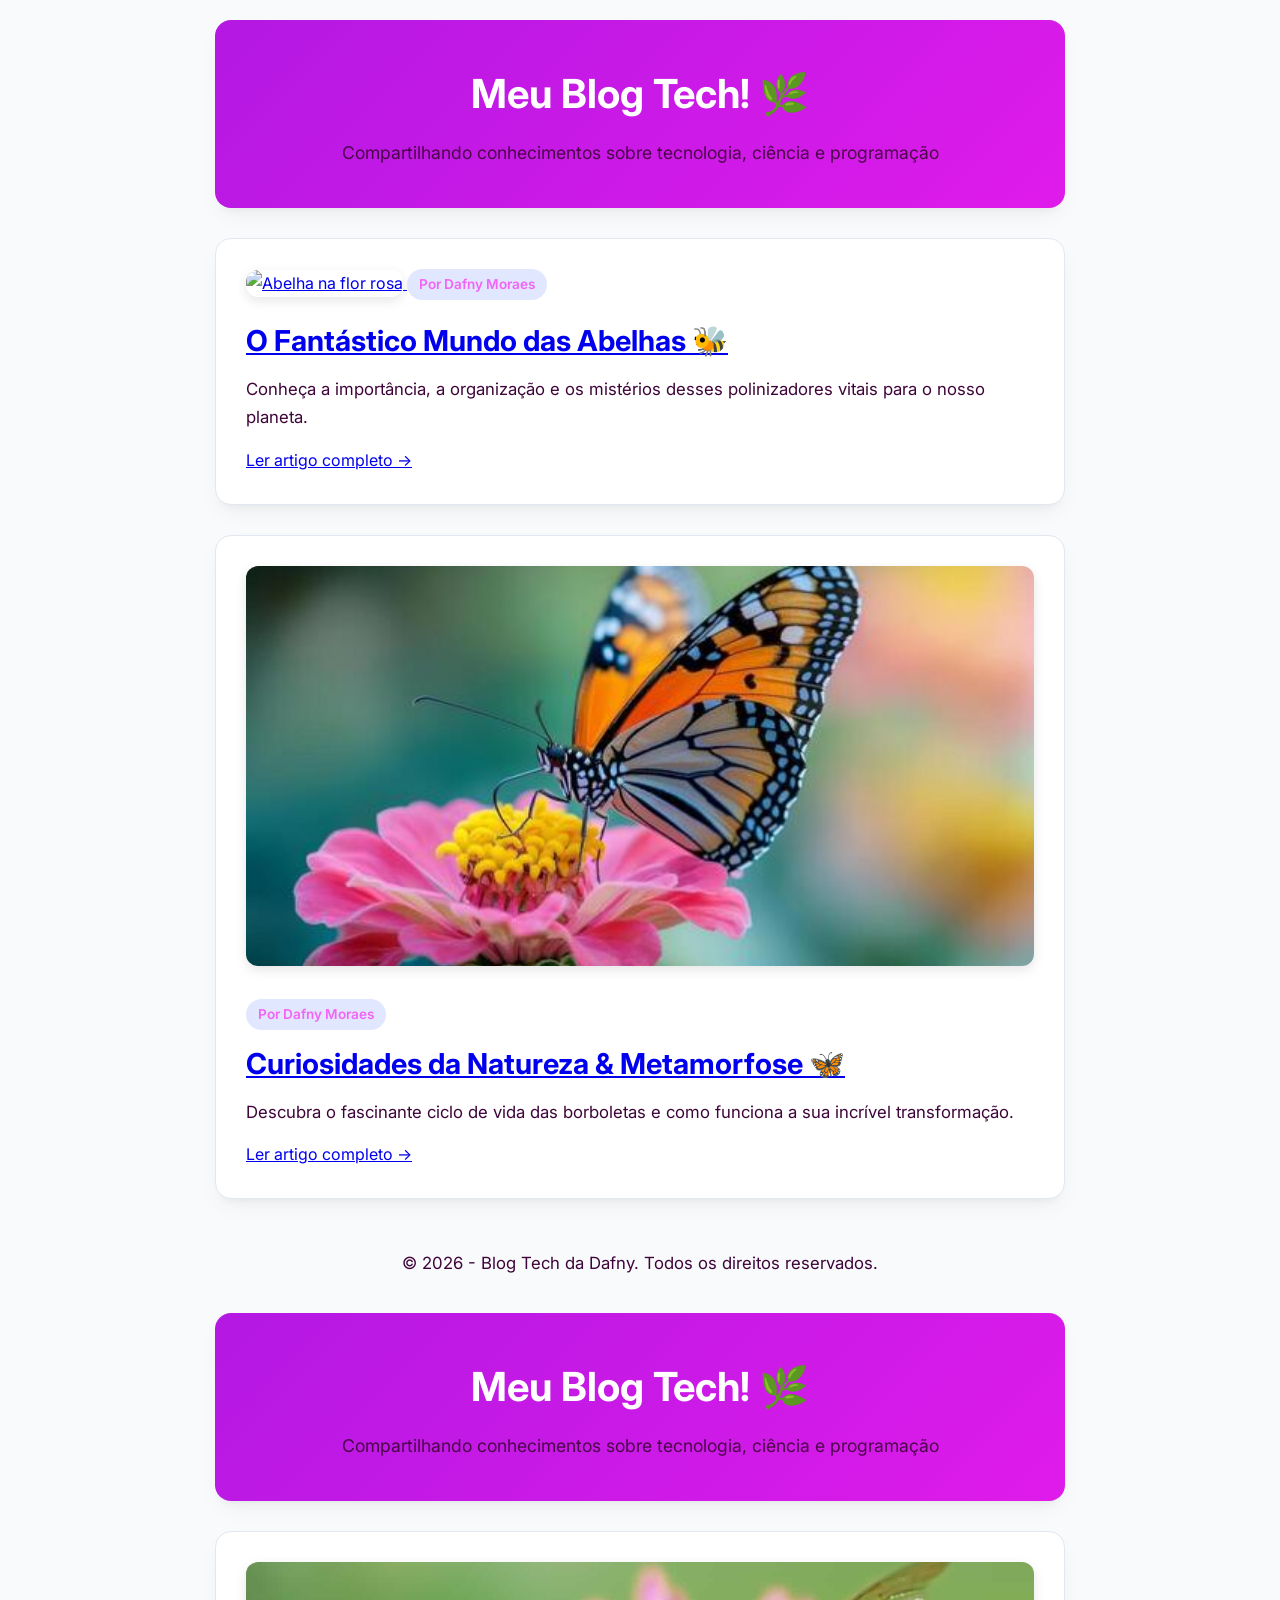
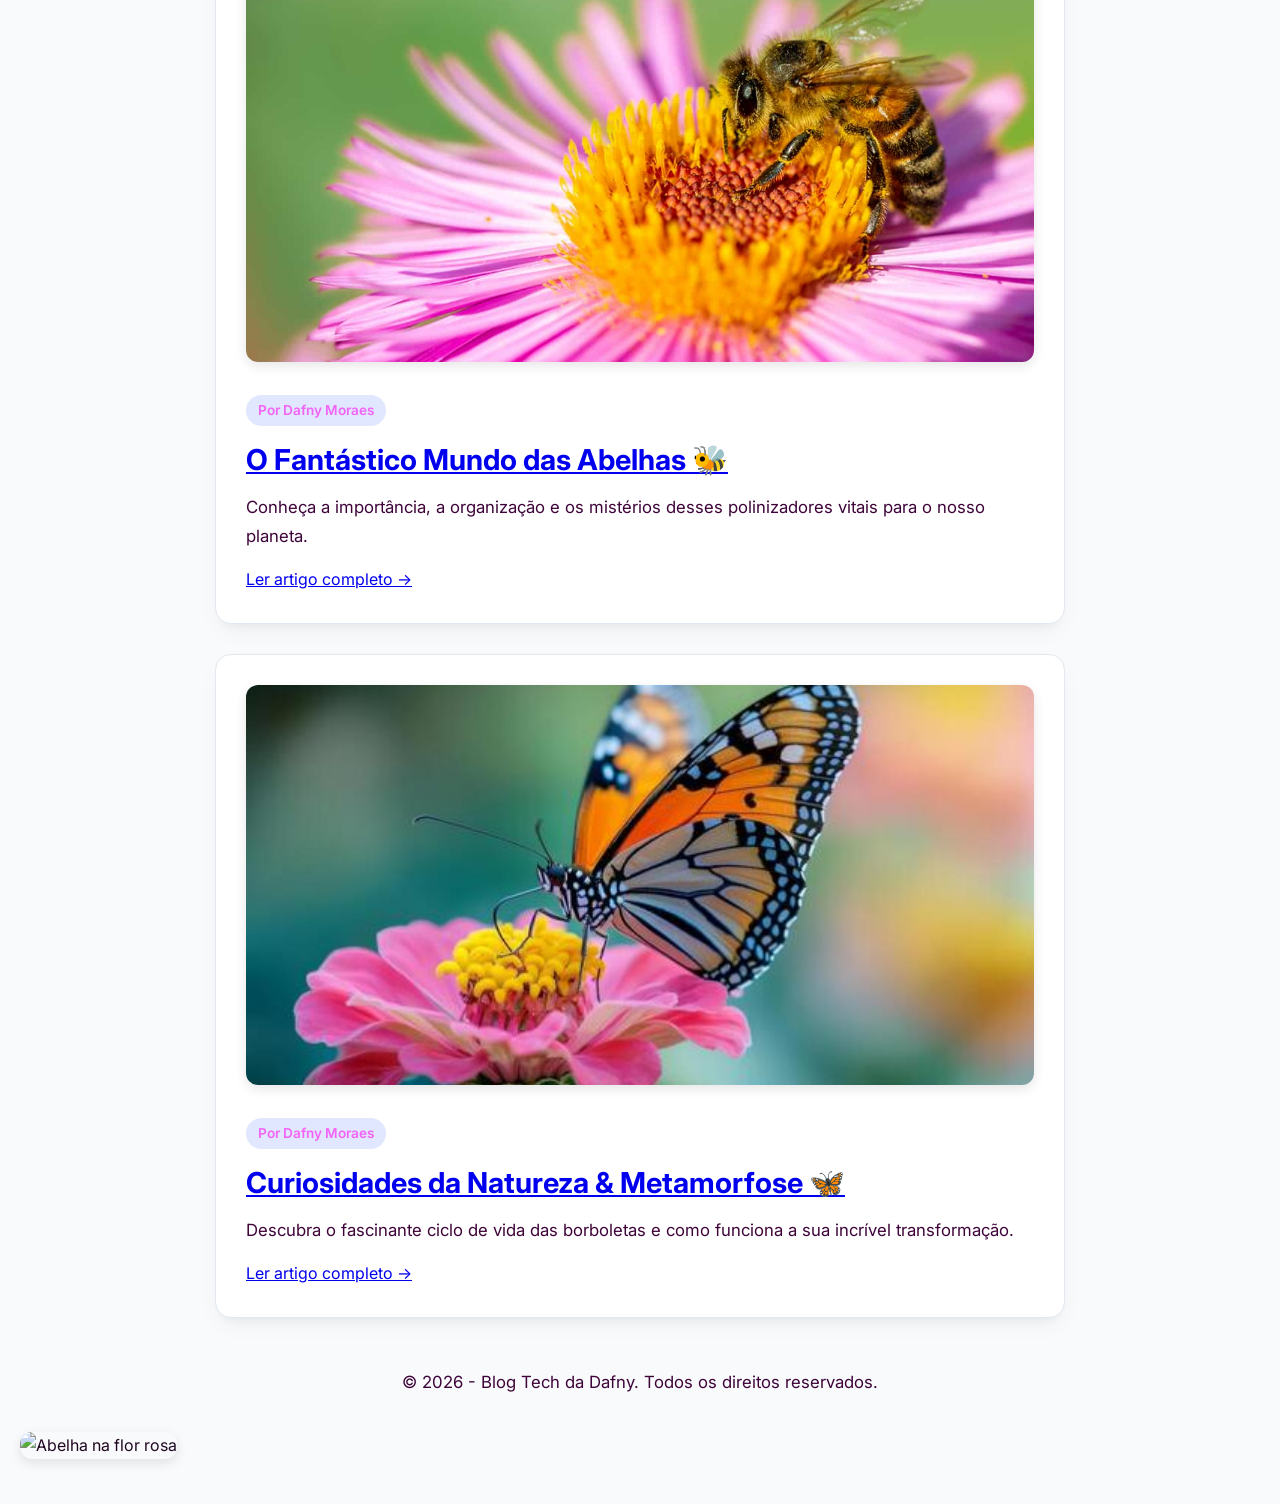
==== commit c457c576: "ok" ====
--- a/abelhas.html
+++ b/abelhas.html
@@ -43,7 +43,7 @@
                 
                 <p>Descubra o fascinante ciclo de vida das borboletas e como funciona a sua incrível transformação.</p>
 
-                <a href="post-borboleta.html" class="btn-read-more">Ler artigo completo →</a>
+                <a href="abelhas.html" class="btn-read-more">Ler artigo completo →</a>
             </article>
         </main>
 
